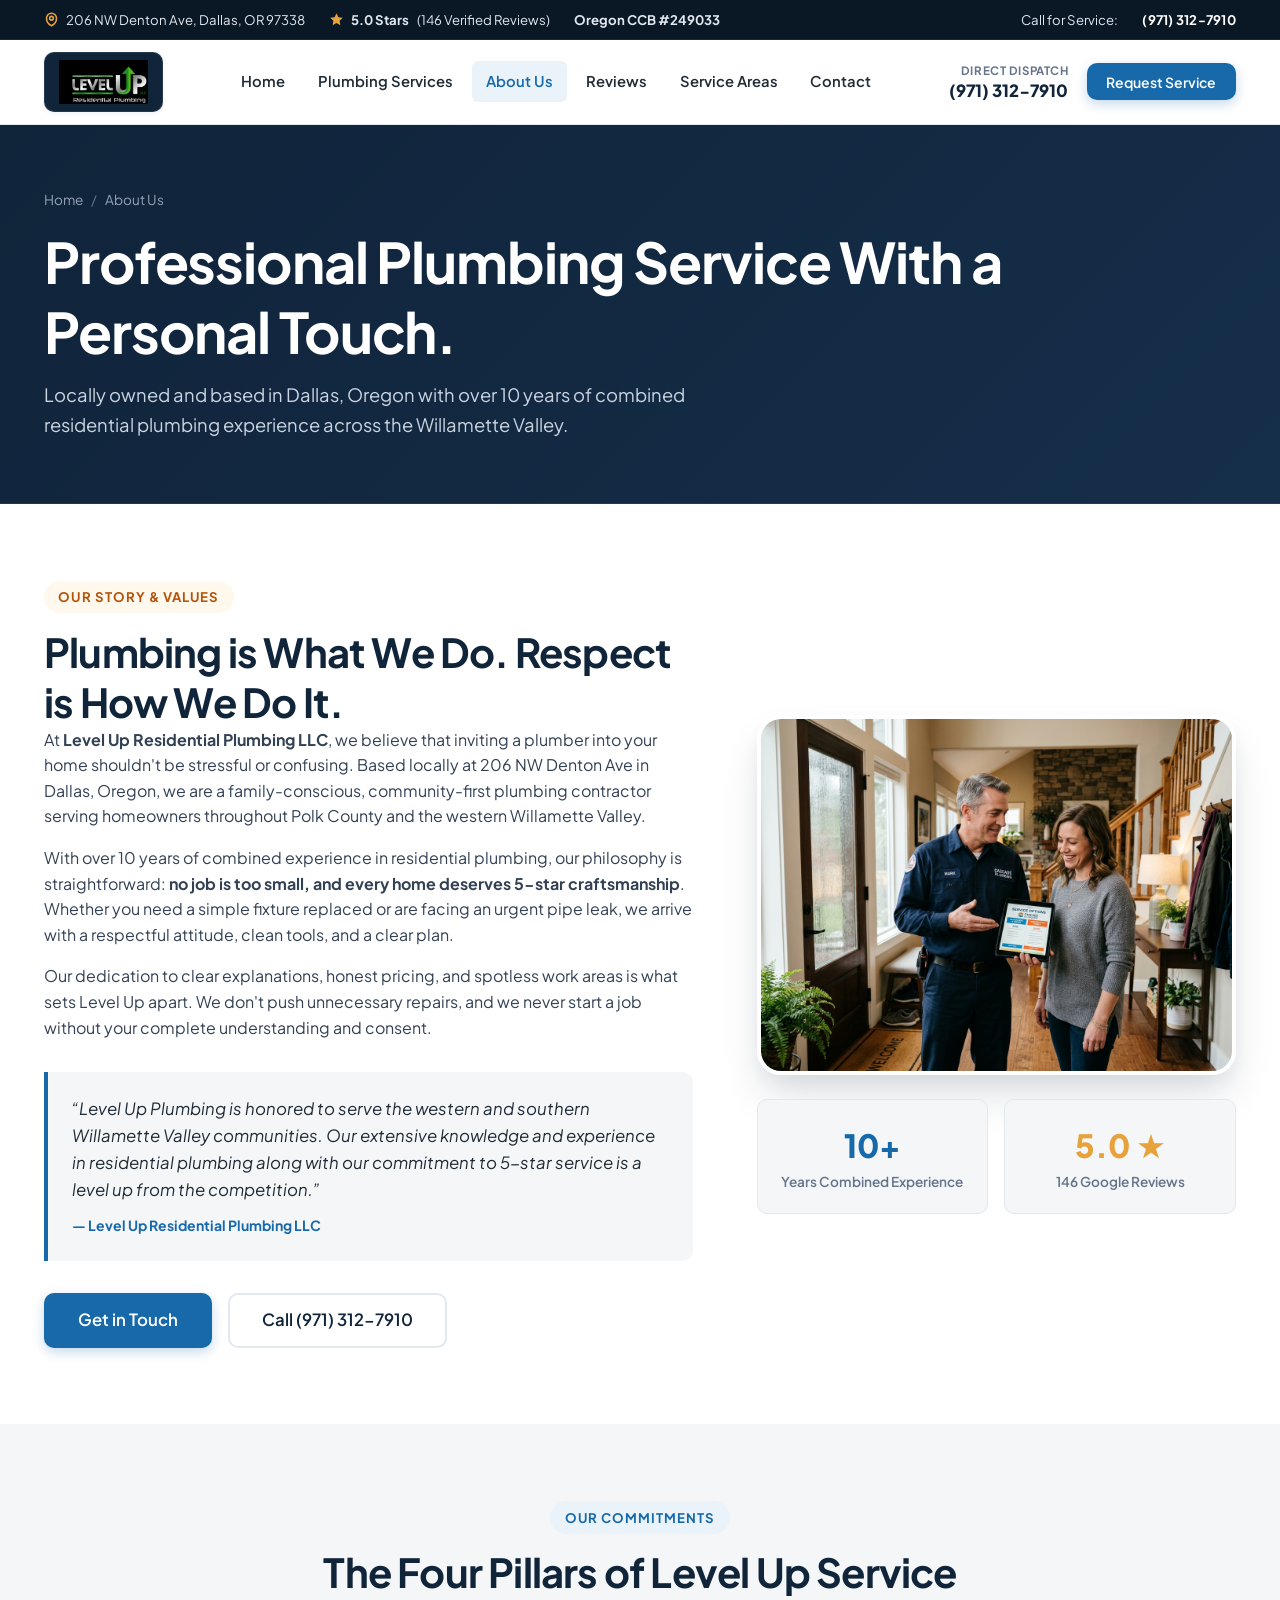
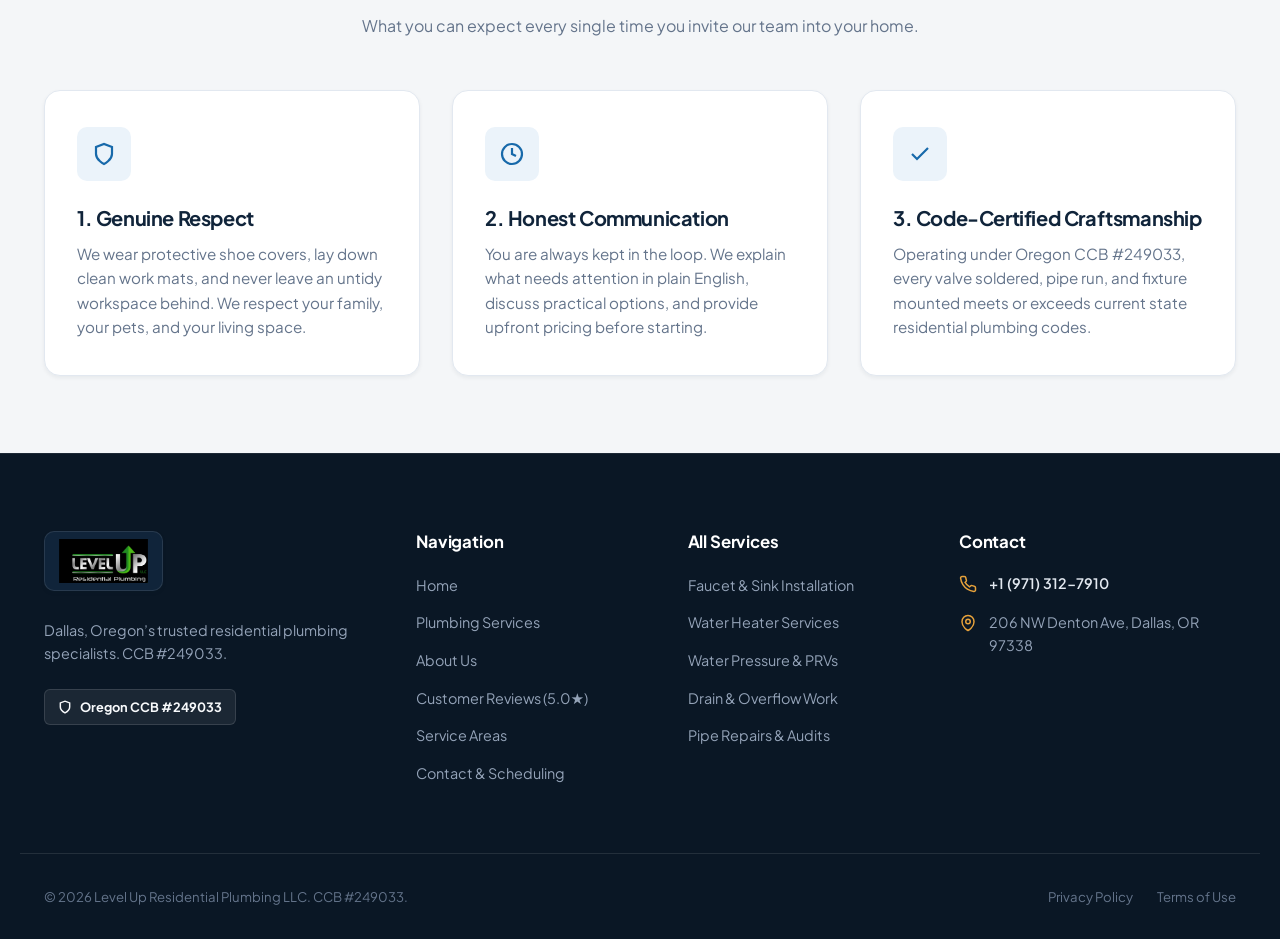
==== about.html @ d72665ab "feat: complete Level Up Residential Plumbing LLC website with official logo, services, estimator, an" ====
<!DOCTYPE html>
<html lang="en-US">
<head>
  <meta charset="UTF-8">
  <meta name="viewport" content="width=device-width, initial-scale=1.0">
  <title>About Level Up Residential Plumbing LLC | Dallas, OR Plumbers</title>
  <meta name="description" content="Learn about Level Up Residential Plumbing LLC in Dallas, Oregon. Locally owned with over 10 years of combined experience. CCB #249033. Call (971) 312-7910.">
  <link rel="canonical" href="https://www.lvlupplumbing.com/about.html">
  
  <meta property="og:type" content="website">
  <meta property="og:title" content="About Level Up Residential Plumbing LLC | Dallas, OR">
  <meta property="og:description" content="Professional plumbing service with a personal touch. Over 10 years combined experience serving Dallas and the Willamette Valley. CCB #249033.">
  <meta property="og:url" content="https://www.lvlupplumbing.com/about.html">
  <meta property="og:image" content="assets/images/consultation.jpg">

  <link rel="preconnect" href="https://fonts.googleapis.com">
  <link rel="preconnect" href="https://fonts.gstatic.com" crossorigin>
  <link href="https://fonts.googleapis.com/css2?family=Plus+Jakarta+Sans:wght@400;500;600;700;800&display=swap" rel="stylesheet">
  
  <link rel="stylesheet" href="assets/css/style.css">

  <script type="application/ld+json">
  {
    "@context": "https://schema.org",
    "@type": "AboutPage",
    "name": "About Level Up Residential Plumbing LLC",
    "url": "https://www.lvlupplumbing.com/about.html",
    "mainEntity": {
      "@type": "Plumber",
      "name": "Level Up Residential Plumbing LLC",
      "telephone": "+1-971-312-7910",
      "address": {
        "@type": "PostalAddress",
        "streetAddress": "206 NW Denton Ave",
        "addressLocality": "Dallas",
        "addressRegion": "OR",
        "postalCode": "97338",
        "addressCountry": "US"
      },
      "license": "CCB# 249033"
    }
  }
  </script>
</head>
<body>

  <!-- Top Bar -->
  <div class="top-bar">
    <div class="container top-bar-inner">
      <div class="top-bar-left">
        <span class="top-bar-item">
          <svg width="15" height="15" viewBox="0 0 24 24" fill="none" stroke="currentColor" stroke-width="2.5"><path d="M12 22s-8-4.5-8-11.8A8 8 0 0 1 12 2a8 8 0 0 1 8 8.2c0 7.3-8 11.8-8 11.8z"/><circle cx="12" cy="10" r="3"/></svg>
          206 NW Denton Ave, Dallas, OR 97338
        </span>
        <span class="top-bar-item">
          <svg width="15" height="15" viewBox="0 0 24 24" fill="currentColor"><path d="M12 2l3.09 6.26L22 9.27l-5 4.87 1.18 6.88L12 17.77l-6.18 3.25L7 14.14 2 9.27l6.91-1.01L12 2z"/></svg>
          <strong>5.0 Stars</strong> (146 Verified Reviews)
        </span>
        <span class="top-bar-item"><strong>Oregon CCB #249033</strong></span>
      </div>
      <div class="top-bar-right">
        <span class="top-bar-item">Call for Service:</span>
        <a href="tel:+19713127910" class="top-bar-phone">(971) 312-7910</a>
      </div>
    </div>
  </div>

  <!-- Header -->
  <header class="main-header" id="site-header">
    <div class="container header-inner">
      <a href="index.html" class="brand-logo-wrap" aria-label="Level Up Residential Plumbing LLC Home">
        <img src="assets/images/logo.png" alt="Level Up Residential Plumbing LLC" class="brand-logo-img">
      </a>

      <nav class="nav-menu" id="primary-navigation" aria-label="Main Navigation">
        <a href="index.html" class="nav-link">Home</a>
        <a href="services.html" class="nav-link">Plumbing Services</a>
        <a href="about.html" class="nav-link active">About Us</a>
        <a href="reviews.html" class="nav-link">Reviews</a>
        <a href="service-areas.html" class="nav-link">Service Areas</a>
        <a href="contact.html" class="nav-link">Contact</a>
      </nav>

      <div class="header-actions">
        <div class="header-phone-box">
          <span class="header-phone-label">Direct Dispatch</span>
          <a href="tel:+19713127910" class="header-phone-number">(971) 312-7910</a>
        </div>
        <a href="contact.html" class="btn btn-primary btn-sm">Request Service</a>
        
        <button type="button" class="mobile-nav-toggle" aria-expanded="false" aria-controls="primary-navigation" aria-label="Toggle Navigation Menu">
          <svg viewBox="0 0 24 24" fill="none" stroke="currentColor" stroke-width="2.2" stroke-linecap="round" stroke-linejoin="round">
            <line x1="3" y1="12" x2="21" y2="12"></line>
            <line x1="3" y1="6" x2="21" y2="6"></line>
            <line x1="3" y1="18" x2="21" y2="18"></line>
          </svg>
        </button>
      </div>
    </div>
  </header>

  <!-- Subpage Hero -->
  <section class="subpage-hero" aria-label="About Us Header">
    <div class="container">
      <div class="breadcrumb-list">
        <a href="index.html">Home</a>
        <span class="breadcrumb-separator">/</span>
        <span>About Us</span>
      </div>
      <h1 class="subpage-headline">Professional Plumbing Service With a Personal Touch.</h1>
      <p class="subpage-desc">
        Locally owned and based in Dallas, Oregon with over 10 years of combined residential plumbing experience across the Willamette Valley.
      </p>
    </div>
  </section>

  <!-- About Story Section -->
  <main class="section-py bg-white" id="main-content">
    <div class="container" style="display:grid;grid-template-columns:1.15fr 0.85fr;gap:4rem;align-items:center;">
      <div>
        <span class="section-tag tag-amber">Our Story & Values</span>
        <h2>Plumbing is What We Do. Respect is How We Do It.</h2>
        <p>
          At <strong>Level Up Residential Plumbing LLC</strong>, we believe that inviting a plumber into your home shouldn't be stressful or confusing. Based locally at 206 NW Denton Ave in Dallas, Oregon, we are a family-conscious, community-first plumbing contractor serving homeowners throughout Polk County and the western Willamette Valley.
        </p>
        <p>
          With over 10 years of combined experience in residential plumbing, our philosophy is straightforward: <strong>no job is too small, and every home deserves 5-star craftsmanship</strong>. Whether you need a simple fixture replaced or are facing an urgent pipe leak, we arrive with a respectful attitude, clean tools, and a clear plan.
        </p>
        <p>
          Our dedication to clear explanations, honest pricing, and spotless work areas is what sets Level Up apart. We don't push unnecessary repairs, and we never start a job without your complete understanding and consent.
        </p>

        <div style="margin:2rem 0;padding:1.5rem;background-color:var(--color-bg-light);border-left:4px solid var(--color-accent-blue);border-radius:0 var(--radius-md) var(--radius-md) 0;">
          <blockquote style="font-size:1.05rem;font-style:italic;color:var(--color-charcoal);margin-bottom:0.5rem;">
            “Level Up Plumbing is honored to serve the western and southern Willamette Valley communities. Our extensive knowledge and experience in residential plumbing along with our commitment to 5-star service is a level up from the competition.”
          </blockquote>
          <span style="font-weight:700;font-size:0.875rem;color:var(--color-accent-blue);">— Level Up Residential Plumbing LLC</span>
        </div>

        <div style="display:flex;gap:1rem;flex-wrap:wrap;margin-top:2rem;">
          <a href="contact.html" class="btn btn-primary btn-lg">Get in Touch</a>
          <a href="tel:+19713127910" class="btn btn-secondary btn-lg">Call (971) 312-7910</a>
        </div>
      </div>

      <div>
        <div style="border-radius:var(--radius-xl);overflow:hidden;box-shadow:var(--shadow-xl);border:4px solid #FFFFFF;">
          <img src="assets/images/consultation.jpg" alt="Level Up technician consulting with an Oregon homeowner" width="550" height="420" style="width:100%;object-fit:cover;">
        </div>

        <div style="display:grid;grid-template-columns:1fr 1fr;gap:1rem;margin-top:1.5rem;">
          <div style="background-color:var(--color-bg-light);padding:1.25rem;border-radius:var(--radius-md);text-align:center;border:1px solid var(--color-border);">
            <div style="font-size:2rem;font-weight:800;color:var(--color-accent-blue);">10+</div>
            <div style="font-size:0.85rem;color:var(--color-text-muted);font-weight:600;">Years Combined Experience</div>
          </div>
          <div style="background-color:var(--color-bg-light);padding:1.25rem;border-radius:var(--radius-md);text-align:center;border:1px solid var(--color-border);">
            <div style="font-size:2rem;font-weight:800;color:var(--color-warm-amber);">5.0 ★</div>
            <div style="font-size:0.85rem;color:var(--color-text-muted);font-weight:600;">146 Google Reviews</div>
          </div>
        </div>
      </div>
    </div>
  </main>

  <!-- Core Pillars -->
  <section class="section-py bg-light">
    <div class="container">
      <div class="section-header text-center">
        <span class="section-tag">Our Commitments</span>
        <h2 class="section-title">The Four Pillars of Level Up Service</h2>
        <p class="section-subtitle">What you can expect every single time you invite our team into your home.</p>
      </div>

      <div class="values-grid">
        <div class="value-card">
          <div class="value-icon-box">
            <svg width="24" height="24" viewBox="0 0 24 24" fill="none" stroke="currentColor" stroke-width="2.2"><path d="M12 22s8-4 8-10V5l-8-3-8 3v7c0 6 8 10 8 10z"/></svg>
          </div>
          <h3>1. Genuine Respect</h3>
          <p>
            We wear protective shoe covers, lay down clean work mats, and never leave an untidy workspace behind. We respect your family, your pets, and your living space.
          </p>
        </div>

        <div class="value-card">
          <div class="value-icon-box">
            <svg width="24" height="24" viewBox="0 0 24 24" fill="none" stroke="currentColor" stroke-width="2.2"><circle cx="12" cy="12" r="10"/><polyline points="12 6 12 12 16 14"/></svg>
          </div>
          <h3>2. Honest Communication</h3>
          <p>
            You are always kept in the loop. We explain what needs attention in plain English, discuss practical options, and provide upfront pricing before starting.
          </p>
        </div>

        <div class="value-card">
          <div class="value-icon-box">
            <svg width="24" height="24" viewBox="0 0 24 24" fill="none" stroke="currentColor" stroke-width="2.2"><polyline points="20 6 9 17 4 12"/></svg>
          </div>
          <h3>3. Code-Certified Craftsmanship</h3>
          <p>
            Operating under Oregon CCB #249033, every valve soldered, pipe run, and fixture mounted meets or exceeds current state residential plumbing codes.
          </p>
        </div>
      </div>
    </div>
  </section>

  <!-- Footer -->
  <footer class="main-footer" role="contentinfo">
    <div class="container footer-top-grid">
      <div class="footer-brand">
        <a href="index.html" class="brand-logo-wrap" style="margin-bottom:0.75rem;display:inline-flex;">
          <img src="assets/images/logo.png" alt="Level Up Residential Plumbing LLC" class="brand-logo-img">
        </a>
        <p>Dallas, Oregon’s trusted residential plumbing specialists. CCB #249033.</p>
        <div class="footer-license-pill">
          <svg width="14" height="14" viewBox="0 0 24 24" fill="none" stroke="currentColor" stroke-width="2.5"><path d="M12 22s8-4 8-10V5l-8-3-8 3v7c0 6 8 10 8 10z"/></svg>
          Oregon CCB #249033
        </div>
      </div>

      <div>
        <h4 class="footer-title">Navigation</h4>
        <ul class="footer-links">
          <li><a href="index.html">Home</a></li>
          <li><a href="services.html">Plumbing Services</a></li>
          <li><a href="about.html">About Us</a></li>
          <li><a href="reviews.html">Customer Reviews (5.0★)</a></li>
          <li><a href="service-areas.html">Service Areas</a></li>
          <li><a href="contact.html">Contact & Scheduling</a></li>
        </ul>
      </div>

      <div>
        <h4 class="footer-title">All Services</h4>
        <ul class="footer-links">
          <li><a href="services/faucet-sink-installation.html">Faucet & Sink Installation</a></li>
          <li><a href="services/water-heater-services.html">Water Heater Services</a></li>
          <li><a href="services/water-pressure-prv.html">Water Pressure & PRVs</a></li>
          <li><a href="services/drain-overflow-replacement.html">Drain & Overflow Work</a></li>
          <li><a href="services/pipe-repair-inspection.html">Pipe Repairs & Audits</a></li>
        </ul>
      </div>

      <div>
        <h4 class="footer-title">Contact</h4>
        <div class="footer-contact-item">
          <svg width="18" height="18" viewBox="0 0 24 24" fill="none" stroke="currentColor" stroke-width="2"><path d="M22 16.92v3a2 2 0 0 1-2.18 2 19.79 19.79 0 0 1-8.63-3.07 19.5 19.5 0 0 1-6-6 19.79 19.79 0 0 1-3.07-8.67A2 2 0 0 1 4.11 2h3a2 2 0 0 1 2 1.72 12.84 12.84 0 0 0 .7 2.81 2 2 0 0 1-.45 2.11L8.09 9.91a16 16 0 0 0 6 6l1.27-1.27a2 2 0 0 1 2.11-.45 12.84 12.84 0 0 0 2.81.7A2 2 0 0 1 22 16.92z"/></svg>
          <a href="tel:+19713127910">+1 (971) 312-7910</a>
        </div>
        <div class="footer-contact-item">
          <svg width="18" height="18" viewBox="0 0 24 24" fill="none" stroke="currentColor" stroke-width="2"><path d="M12 22s-8-4.5-8-11.8A8 8 0 0 1 12 2a8 8 0 0 1 8 8.2c0 7.3-8 11.8-8 11.8z"/><circle cx="12" cy="10" r="3"/></svg>
          <span>206 NW Denton Ave, Dallas, OR 97338</span>
        </div>
      </div>
    </div>

    <div class="container footer-bottom">
      <div>&copy; 2026 Level Up Residential Plumbing LLC. CCB #249033.</div>
      <div class="footer-legal-links">
        <a href="privacy-policy.html">Privacy Policy</a>
        <a href="terms-of-use.html">Terms of Use</a>
      </div>
    </div>
  </footer>

  <!-- Mobile Sticky Bar -->
  <div class="mobile-sticky-bar" aria-label="Quick Actions">
    <div class="mobile-sticky-inner">
      <a href="tel:+19713127910" class="btn btn-accent">
        <svg width="16" height="16" viewBox="0 0 24 24" fill="none" stroke="currentColor" stroke-width="2.5"><path d="M22 16.92v3a2 2 0 0 1-2.18 2 19.79 19.79 0 0 1-8.63-3.07 19.5 19.5 0 0 1-6-6 19.79 19.79 0 0 1-3.07-8.67A2 2 0 0 1 4.11 2h3a2 2 0 0 1 2 1.72 12.84 12.84 0 0 0 .7 2.81 2 2 0 0 1-.45 2.11L8.09 9.91a16 16 0 0 0 6 6l1.27-1.27a2 2 0 0 1 2.11-.45 12.84 12.84 0 0 0 2.81.7A2 2 0 0 1 22 16.92z"/></svg>
        Call Now
      </a>
      <a href="contact.html" class="btn btn-primary">Request Service</a>
    </div>
  </div>

  <script src="assets/js/main.js"></script>
</body>
</html>
---- assets/css/style.css ----
/* ==========================================================================
   LEVEL UP RESIDENTIAL PLUMBING LLC - DESIGN SYSTEM & STYLESHEET
   Client: Level Up Residential Plumbing LLC (Dallas, OR 97338)
   CCB License: #249033 | Phone: (971) 312-7910
   ========================================================================== */

/* --------------------------------------------------------------------------
   1. CSS Custom Properties / Design Tokens
   -------------------------------------------------------------------------- */
:root {
  --color-primary-navy: #10243A;
  --color-navy-dark: #0A1725;
  --color-navy-light: #1B3552;
  --color-accent-blue: #1769AA;
  --color-blue-hover: #125488;
  --color-blue-light: #EBF3FA;
  --color-blue-tint: #F0F6FC;
  --color-warm-amber: #E7A23B;
  --color-warm-hover: #D6902A;
  --color-warm-light: #FEF8ED;
  --color-charcoal: #202B36;
  --color-text-body: #334155;
  --color-text-muted: #64748B;
  --color-text-light: #94A3B8;
  --color-bg-light: #F4F6F8;
  --color-bg-subtle: #F8FAFC;
  --color-bg-white: #FFFFFF;
  --color-border: #E2E8F0;
  --color-border-dark: #CBD5E1;
  --color-success: #15803D;
  --color-success-bg: #DCFCE7;
  --color-danger: #DC2626;

  --font-sans: 'Plus Jakarta Sans', -apple-system, BlinkMacSystemFont, 'Segoe UI', Roboto, sans-serif;
  
  --radius-sm: 6px;
  --radius-md: 10px;
  --radius-lg: 16px;
  --radius-xl: 24px;
  --radius-full: 9999px;

  --shadow-xs: 0 1px 2px rgba(16, 36, 58, 0.05);
  --shadow-sm: 0 2px 4px rgba(16, 36, 58, 0.06);
  --shadow-md: 0 6px 16px -2px rgba(16, 36, 58, 0.08), 0 2px 6px -1px rgba(16, 36, 58, 0.04);
  --shadow-lg: 0 14px 28px -4px rgba(16, 36, 58, 0.10), 0 6px 12px -2px rgba(16, 36, 58, 0.05);
  --shadow-xl: 0 24px 44px -6px rgba(16, 36, 58, 0.14), 0 10px 20px -3px rgba(16, 36, 58, 0.06);

  --transition-fast: 0.15s cubic-bezier(0.4, 0, 0.2, 1);
  --transition-normal: 0.25s cubic-bezier(0.4, 0, 0.2, 1);
  --transition-smooth: 0.35s cubic-bezier(0.16, 1, 0.3, 1);

  --container-max: 1240px;
  --header-height: 84px;
}

/* --------------------------------------------------------------------------
   2. Reset & Base Elements
   -------------------------------------------------------------------------- */
*, *::before, *::after {
  box-sizing: border-box;
  margin: 0;
  padding: 0;
}

html {
  font-size: 16px;
  scroll-behavior: smooth;
  -webkit-text-size-adjust: 100%;
}

body {
  font-family: var(--font-sans);
  background-color: var(--color-bg-white);
  color: var(--color-text-body);
  line-height: 1.6;
  font-weight: 400;
  overflow-x: hidden;
  text-rendering: optimizeLegibility;
  -webkit-font-smoothing: antialiased;
}

img, svg, picture {
  display: block;
  max-width: 100%;
  height: auto;
}

a {
  color: var(--color-accent-blue);
  text-decoration: none;
  transition: color var(--transition-fast);
}

a:hover {
  color: var(--color-blue-hover);
}

a:focus-visible, button:focus-visible, input:focus-visible, select:focus-visible, textarea:focus-visible {
  outline: 3px solid var(--color-accent-blue);
  outline-offset: 2px;
}

ul, ol {
  list-style: none;
}

h1, h2, h3, h4, h5, h6 {
  color: var(--color-primary-navy);
  font-weight: 700;
  line-height: 1.25;
  letter-spacing: -0.02em;
}

h1 { font-size: clamp(2.25rem, 4.5vw, 3.5rem); }
h2 { font-size: clamp(1.85rem, 3.2vw, 2.5rem); }
h3 { font-size: clamp(1.25rem, 2vw, 1.6rem); }
h4 { font-size: 1.2rem; }

p {
  margin-bottom: 1rem;
}
p:last-child {
  margin-bottom: 0;
}

/* --------------------------------------------------------------------------
   3. Layout Utilities
   -------------------------------------------------------------------------- */
.container {
  width: 100%;
  max-width: var(--container-max);
  margin-left: auto;
  margin-right: auto;
  padding-left: 1.5rem;
  padding-right: 1.5rem;
}

.section-py {
  padding-top: clamp(3.5rem, 6vw, 6rem);
  padding-bottom: clamp(3.5rem, 6vw, 6rem);
}

.section-py-sm {
  padding-top: clamp(2rem, 4vw, 3.5rem);
  padding-bottom: clamp(2rem, 4vw, 3.5rem);
}

.bg-light {
  background-color: var(--color-bg-light);
}

.bg-subtle {
  background-color: var(--color-bg-subtle);
}

.bg-navy {
  background-color: var(--color-primary-navy);
  color: #E2E8F0;
}

.bg-navy h1, .bg-navy h2, .bg-navy h3, .bg-navy h4 {
  color: #FFFFFF;
}

.text-center { text-align: center; }
.text-left { text-align: left; }

.section-header {
  margin-bottom: clamp(2rem, 4vw, 3.5rem);
}

.section-tag {
  display: inline-flex;
  align-items: center;
  gap: 0.5rem;
  padding: 0.35rem 0.9rem;
  background-color: var(--color-blue-light);
  color: var(--color-accent-blue);
  font-size: 0.825rem;
  font-weight: 700;
  text-transform: uppercase;
  letter-spacing: 0.08em;
  border-radius: var(--radius-full);
  margin-bottom: 0.85rem;
}

.section-tag.tag-amber {
  background-color: var(--color-warm-light);
  color: #B45309;
}

.section-tag.tag-navy {
  background-color: rgba(255, 255, 255, 0.12);
  color: #93C5FD;
}

.section-title {
  margin-bottom: 1rem;
}

.section-subtitle {
  font-size: clamp(1rem, 1.25vw, 1.175rem);
  color: var(--color-text-muted);
  max-width: 680px;
  margin-left: auto;
  margin-right: auto;
}

.bg-navy .section-subtitle {
  color: #94A3B8;
}

/* --------------------------------------------------------------------------
   4. Buttons & CTAs
   -------------------------------------------------------------------------- */
.btn {
  display: inline-flex;
  align-items: center;
  justify-content: center;
  gap: 0.6rem;
  font-family: var(--font-sans);
  font-size: 0.975rem;
  font-weight: 600;
  padding: 0.85rem 1.6rem;
  border-radius: var(--radius-md);
  border: 2px solid transparent;
  cursor: pointer;
  transition: all var(--transition-fast);
  text-decoration: none;
  white-space: nowrap;
  line-height: 1;
}

.btn-primary {
  background-color: var(--color-accent-blue);
  color: #FFFFFF;
  box-shadow: 0 4px 12px rgba(23, 105, 170, 0.25);
}

.btn-primary:hover {
  background-color: var(--color-blue-hover);
  color: #FFFFFF;
  transform: translateY(-2px);
  box-shadow: 0 6px 18px rgba(23, 105, 170, 0.32);
}

.btn-accent {
  background-color: var(--color-warm-amber);
  color: var(--color-primary-navy);
  font-weight: 700;
  box-shadow: 0 4px 14px rgba(231, 162, 59, 0.3);
}

.btn-accent:hover {
  background-color: var(--color-warm-hover);
  color: var(--color-primary-navy);
  transform: translateY(-2px);
  box-shadow: 0 6px 20px rgba(231, 162, 59, 0.4);
}

.btn-secondary {
  background-color: #FFFFFF;
  color: var(--color-primary-navy);
  border-color: var(--color-border);
}

.btn-secondary:hover {
  background-color: var(--color-bg-light);
  border-color: var(--color-border-dark);
  color: var(--color-accent-blue);
  transform: translateY(-2px);
}

.btn-outline-white {
  background-color: transparent;
  color: #FFFFFF;
  border-color: rgba(255, 255, 255, 0.4);
}

.btn-outline-white:hover {
  background-color: rgba(255, 255, 255, 0.12);
  border-color: #FFFFFF;
  color: #FFFFFF;
  transform: translateY(-2px);
}

.btn-lg {
  padding: 1.05rem 2rem;
  font-size: 1.05rem;
}

.btn-sm {
  padding: 0.6rem 1.1rem;
  font-size: 0.875rem;
}

/* --------------------------------------------------------------------------
   5. Top Trust & Emergency Bar
   -------------------------------------------------------------------------- */
.top-bar {
  background-color: var(--color-navy-dark);
  color: #CBD5E1;
  font-size: 0.825rem;
  padding: 0.55rem 0;
  border-bottom: 1px solid rgba(255, 255, 255, 0.08);
}

.top-bar-inner {
  display: flex;
  align-items: center;
  justify-content: space-between;
  gap: 1rem;
  flex-wrap: wrap;
}

.top-bar-left, .top-bar-right {
  display: flex;
  align-items: center;
  gap: 1.5rem;
  flex-wrap: wrap;
}

.top-bar-item {
  display: inline-flex;
  align-items: center;
  gap: 0.45rem;
  color: #E2E8F0;
}

.top-bar-item svg {
  color: var(--color-warm-amber);
  flex-shrink: 0;
}

.top-bar-phone {
  color: #FFFFFF;
  font-weight: 700;
  letter-spacing: 0.02em;
}

.top-bar-phone:hover {
  color: var(--color-warm-amber);
}

/* --------------------------------------------------------------------------
   6. Main Header & Navigation
   -------------------------------------------------------------------------- */
.main-header {
  position: sticky;
  top: 0;
  z-index: 1000;
  background-color: rgba(255, 255, 255, 0.98);
  backdrop-filter: blur(12px);
  -webkit-backdrop-filter: blur(12px);
  border-bottom: 1px solid var(--color-border);
  transition: all var(--transition-normal);
}

.main-header.scrolled {
  box-shadow: var(--shadow-md);
  border-bottom-color: transparent;
}

.header-inner {
  display: flex;
  align-items: center;
  justify-content: space-between;
  height: var(--header-height);
  gap: 1.5rem;
}

/* Brand Logo Treatment */
.brand-logo-wrap {
  display: flex;
  align-items: center;
  gap: 0.75rem;
  text-decoration: none;
  background-color: var(--color-primary-navy);
  padding: 0.45rem 0.9rem;
  border-radius: var(--radius-md);
  border: 1px solid rgba(255, 255, 255, 0.1);
  box-shadow: var(--shadow-sm);
  transition: transform var(--transition-fast), box-shadow var(--transition-fast);
}

.brand-logo-wrap:hover {
  transform: translateY(-2px);
  box-shadow: var(--shadow-md);
}

.brand-logo-img {
  height: 44px;
  max-width: 190px;
  width: auto;
  object-fit: contain;
  display: block;
}

/* Navigation Links */
.nav-menu {
  display: flex;
  align-items: center;
  gap: 0.35rem;
}

.nav-link {
  font-size: 0.925rem;
  font-weight: 600;
  color: var(--color-charcoal);
  padding: 0.55rem 0.85rem;
  border-radius: var(--radius-sm);
  transition: all var(--transition-fast);
  display: inline-flex;
  align-items: center;
  gap: 0.25rem;
}

.nav-link:hover {
  color: var(--color-accent-blue);
  background-color: var(--color-bg-light);
}

.nav-link.active {
  color: var(--color-accent-blue);
  background-color: var(--color-blue-light);
}

.header-actions {
  display: flex;
  align-items: center;
  gap: 0.85rem;
}

.header-phone-box {
  display: flex;
  flex-direction: column;
  align-items: flex-end;
  text-align: right;
  margin-right: 0.3rem;
}

.header-phone-label {
  font-size: 0.72rem;
  text-transform: uppercase;
  font-weight: 700;
  letter-spacing: 0.05em;
  color: var(--color-text-muted);
}

.header-phone-number {
  font-size: 1.05rem;
  font-weight: 800;
  color: var(--color-primary-navy);
  line-height: 1.2;
}

.header-phone-number:hover {
  color: var(--color-accent-blue);
}

/* Mobile Hamburger Toggle */
.mobile-nav-toggle {
  display: none;
  background: none;
  border: none;
  width: 44px;
  height: 44px;
  border-radius: var(--radius-sm);
  cursor: pointer;
  padding: 10px;
  color: var(--color-primary-navy);
}

.mobile-nav-toggle svg {
  width: 100%;
  height: 100%;
}

/* --------------------------------------------------------------------------
   7. Hero Section
   -------------------------------------------------------------------------- */
.hero-section {
  position: relative;
  background: linear-gradient(180deg, #FFFFFF 0%, var(--color-bg-subtle) 100%);
  padding-top: clamp(2.5rem, 5vw, 4.5rem);
  padding-bottom: clamp(3rem, 6vw, 5.5rem);
  overflow: hidden;
  border-bottom: 1px solid var(--color-border);
}

.hero-grid {
  display: grid;
  grid-template-columns: 1.15fr 0.95fr;
  align-items: center;
  gap: clamp(2rem, 4vw, 4rem);
}

.hero-content {
  max-width: 620px;
}

.hero-pill {
  display: inline-flex;
  align-items: center;
  gap: 0.6rem;
  background-color: var(--color-blue-light);
  border: 1px solid #BFDBFE;
  padding: 0.4rem 0.95rem;
  border-radius: var(--radius-full);
  font-size: 0.85rem;
  font-weight: 700;
  color: var(--color-accent-blue);
  margin-bottom: 1.25rem;
}

.hero-pill-badge {
  background-color: var(--color-accent-blue);
  color: #FFFFFF;
  font-size: 0.7rem;
  padding: 0.15rem 0.5rem;
  border-radius: var(--radius-full);
  text-transform: uppercase;
  letter-spacing: 0.05em;
}

.hero-headline {
  margin-bottom: 1.2rem;
  color: var(--color-primary-navy);
}

.hero-headline span.highlight {
  color: var(--color-accent-blue);
  position: relative;
  display: inline-block;
}

.hero-subheadline {
  font-size: clamp(1.05rem, 1.4vw, 1.22rem);
  color: var(--color-text-body);
  line-height: 1.6;
  margin-bottom: 2rem;
}

.hero-ctas {
  display: flex;
  align-items: center;
  gap: 1rem;
  flex-wrap: wrap;
  margin-bottom: 2.25rem;
}

/* Compact Trust Strip */
.trust-strip {
  display: flex;
  align-items: center;
  gap: 1.75rem;
  padding-top: 1.75rem;
  border-top: 1px solid var(--color-border);
  flex-wrap: wrap;
}

.trust-item {
  display: flex;
  align-items: center;
  gap: 0.65rem;
}

.trust-item-icon {
  width: 36px;
  height: 36px;
  border-radius: var(--radius-full);
  background-color: var(--color-warm-light);
  color: #B45309;
  display: flex;
  align-items: center;
  justify-content: center;
  flex-shrink: 0;
}

.trust-stars {
  display: flex;
  gap: 2px;
  color: #F59E0B;
}

.trust-text-primary {
  font-size: 0.925rem;
  font-weight: 800;
  color: var(--color-primary-navy);
  line-height: 1.2;
}

.trust-text-sub {
  font-size: 0.775rem;
  color: var(--color-text-muted);
  line-height: 1.2;
}

/* Hero Media Column */
.hero-media-wrap {
  position: relative;
}

.hero-image-card {
  position: relative;
  border-radius: var(--radius-xl);
  overflow: hidden;
  box-shadow: var(--shadow-xl);
  border: 4px solid #FFFFFF;
}

.hero-image-card img {
  width: 100%;
  height: 520px;
  object-fit: cover;
  transition: transform 0.5s ease;
}

.hero-image-card:hover img {
  transform: scale(1.02);
}

.hero-floating-card {
  position: absolute;
  background-color: rgba(255, 255, 255, 0.95);
  backdrop-filter: blur(10px);
  -webkit-backdrop-filter: blur(10px);
  padding: 1rem 1.25rem;
  border-radius: var(--radius-lg);
  box-shadow: var(--shadow-lg);
  border: 1px solid rgba(255, 255, 255, 0.8);
  display: flex;
  align-items: center;
  gap: 0.85rem;
}

.hero-floating-card.card-bottom-left {
  bottom: -1.25rem;
  left: -1rem;
}

.hero-floating-card.card-top-right {
  top: 1.5rem;
  right: -1rem;
}

.card-badge-icon {
  width: 44px;
  height: 44px;
  border-radius: var(--radius-md);
  display: flex;
  align-items: center;
  justify-content: center;
  font-weight: 800;
  font-size: 1.2rem;
  flex-shrink: 0;
}

.card-badge-icon.blue {
  background-color: var(--color-blue-light);
  color: var(--color-accent-blue);
}

.card-badge-icon.green {
  background-color: var(--color-success-bg);
  color: var(--color-success);
}

.card-badge-text strong {
  display: block;
  font-size: 0.95rem;
  color: var(--color-primary-navy);
}

.card-badge-text span {
  font-size: 0.775rem;
  color: var(--color-text-muted);
}

/* --------------------------------------------------------------------------
   8. Credentials Bar / Verification Banner
   -------------------------------------------------------------------------- */
.credentials-bar {
  background-color: var(--color-primary-navy);
  color: #FFFFFF;
  padding: 1.5rem 0;
  border-bottom: 1px solid rgba(255, 255, 255, 0.08);
}

.credentials-grid {
  display: grid;
  grid-template-columns: repeat(4, 1fr);
  gap: 1.5rem;
}

.credential-item {
  display: flex;
  align-items: center;
  gap: 1rem;
}

.credential-icon {
  width: 46px;
  height: 46px;
  border-radius: var(--radius-md);
  background-color: rgba(255, 255, 255, 0.1);
  display: flex;
  align-items: center;
  justify-content: center;
  color: var(--color-warm-amber);
  flex-shrink: 0;
}

.credential-title {
  font-size: 0.95rem;
  font-weight: 700;
  color: #FFFFFF;
  line-height: 1.2;
}

.credential-desc {
  font-size: 0.8rem;
  color: #94A3B8;
  line-height: 1.3;
}

/* --------------------------------------------------------------------------
   9. Services Grid & Cards
   -------------------------------------------------------------------------- */
.services-grid {
  display: grid;
  grid-template-columns: repeat(auto-fill, minmax(360px, 1fr));
  gap: 2rem;
}

.service-card {
  background-color: var(--color-bg-white);
  border-radius: var(--radius-lg);
  overflow: hidden;
  border: 1px solid var(--color-border);
  box-shadow: var(--shadow-sm);
  transition: all var(--transition-normal);
  display: flex;
  flex-direction: column;
}

.service-card:hover {
  transform: translateY(-6px);
  box-shadow: var(--shadow-lg);
  border-color: #CBD5E1;
}

.service-card-media {
  position: relative;
  height: 220px;
  overflow: hidden;
  background-color: var(--color-bg-light);
}

.service-card-media img {
  width: 100%;
  height: 100%;
  object-fit: cover;
  transition: transform 0.5s ease;
}

.service-card:hover .service-card-media img {
  transform: scale(1.05);
}

.service-badge {
  position: absolute;
  top: 1rem;
  right: 1rem;
  background-color: rgba(16, 36, 58, 0.85);
  backdrop-filter: blur(6px);
  color: #FFFFFF;
  font-size: 0.75rem;
  font-weight: 700;
  padding: 0.35rem 0.75rem;
  border-radius: var(--radius-full);
}

.service-card-body {
  padding: 1.75rem;
  display: flex;
  flex-direction: column;
  flex-grow: 1;
}

.service-icon-pill {
  width: 44px;
  height: 44px;
  border-radius: var(--radius-md);
  background-color: var(--color-blue-light);
  color: var(--color-accent-blue);
  display: flex;
  align-items: center;
  justify-content: center;
  margin-bottom: 1rem;
}

.service-card-title {
  font-size: 1.3rem;
  margin-bottom: 0.75rem;
}

.service-card-desc {
  font-size: 0.95rem;
  color: var(--color-text-muted);
  line-height: 1.55;
  margin-bottom: 1.5rem;
  flex-grow: 1;
}

.service-card-points {
  margin-bottom: 1.5rem;
  padding-bottom: 1.25rem;
  border-bottom: 1px solid var(--color-border);
}

.service-card-points li {
  display: flex;
  align-items: center;
  gap: 0.5rem;
  font-size: 0.875rem;
  color: var(--color-charcoal);
  margin-bottom: 0.45rem;
}

.service-card-points li svg {
  color: var(--color-accent-blue);
  flex-shrink: 0;
}

.service-card-footer {
  display: flex;
  align-items: center;
  justify-content: space-between;
  gap: 1rem;
  margin-top: auto;
}

.link-learn-more {
  display: inline-flex;
  align-items: center;
  gap: 0.4rem;
  font-weight: 700;
  font-size: 0.925rem;
  color: var(--color-accent-blue);
}

.link-learn-more:hover {
  color: var(--color-blue-hover);
  gap: 0.6rem;
}

/* --------------------------------------------------------------------------
   10. Value Propositions / Why Choose Level Up
   -------------------------------------------------------------------------- */
.values-grid {
  display: grid;
  grid-template-columns: repeat(3, 1fr);
  gap: 2rem;
}

.value-card {
  background-color: #FFFFFF;
  border-radius: var(--radius-lg);
  padding: 2.25rem 2rem;
  border: 1px solid var(--color-border);
  box-shadow: var(--shadow-sm);
  transition: all var(--transition-normal);
  position: relative;
}

.value-card:hover {
  transform: translateY(-4px);
  box-shadow: var(--shadow-md);
  border-color: #BFDBFE;
}

.value-icon-box {
  width: 54px;
  height: 54px;
  border-radius: var(--radius-md);
  background-color: var(--color-blue-light);
  color: var(--color-accent-blue);
  display: flex;
  align-items: center;
  justify-content: center;
  margin-bottom: 1.5rem;
}

.value-card h3 {
  font-size: 1.25rem;
  margin-bottom: 0.75rem;
}

.value-card p {
  font-size: 0.95rem;
  color: var(--color-text-muted);
  line-height: 1.6;
}

/* --------------------------------------------------------------------------
   11. How It Works Section
   -------------------------------------------------------------------------- */
.process-grid {
  display: grid;
  grid-template-columns: repeat(3, 1fr);
  gap: 2.5rem;
  position: relative;
}

.process-step {
  background-color: #FFFFFF;
  border-radius: var(--radius-lg);
  padding: 2.5rem 2rem;
  border: 1px solid var(--color-border);
  box-shadow: var(--shadow-sm);
  position: relative;
  z-index: 2;
  transition: transform var(--transition-normal);
}

.process-step:hover {
  transform: translateY(-4px);
  box-shadow: var(--shadow-md);
}

.process-number {
  position: absolute;
  top: 1.5rem;
  right: 1.75rem;
  font-size: 2.5rem;
  font-weight: 800;
  color: #E2E8F0;
  line-height: 1;
}

.process-icon-wrap {
  width: 52px;
  height: 52px;
  border-radius: var(--radius-md);
  background: linear-gradient(135deg, var(--color-accent-blue) 0%, var(--color-primary-navy) 100%);
  color: #FFFFFF;
  display: flex;
  align-items: center;
  justify-content: center;
  margin-bottom: 1.5rem;
}

.process-step h3 {
  font-size: 1.25rem;
  margin-bottom: 0.75rem;
}

.process-step p {
  color: var(--color-text-muted);
  font-size: 0.95rem;
  line-height: 1.6;
}

/* --------------------------------------------------------------------------
   12. Reviews & Testimonials Section
   -------------------------------------------------------------------------- */
.reviews-summary-card {
  background: linear-gradient(135deg, #10243A 0%, #1A3755 100%);
  color: #FFFFFF;
  border-radius: var(--radius-xl);
  padding: 2.5rem 3rem;
  margin-bottom: 3.5rem;
  display: grid;
  grid-template-columns: 1fr auto;
  align-items: center;
  gap: 2rem;
  box-shadow: var(--shadow-lg);
}

.reviews-summary-left {
  display: flex;
  align-items: center;
  gap: 2.5rem;
  flex-wrap: wrap;
}

.score-display {
  display: flex;
  align-items: baseline;
  gap: 0.5rem;
}

.score-huge {
  font-size: 3.75rem;
  font-weight: 800;
  line-height: 1;
  color: #FFFFFF;
}

.score-details strong {
  display: block;
  font-size: 1.1rem;
  color: #FFFFFF;
}

.score-details span {
  font-size: 0.85rem;
  color: #94A3B8;
}

.reviews-grid {
  display: grid;
  grid-template-columns: repeat(3, 1fr);
  gap: 2rem;
}

.review-card {
  background-color: #FFFFFF;
  border-radius: var(--radius-lg);
  padding: 2rem;
  border: 1px solid var(--color-border);
  box-shadow: var(--shadow-sm);
  display: flex;
  flex-direction: column;
  transition: all var(--transition-normal);
}

.review-card:hover {
  transform: translateY(-4px);
  box-shadow: var(--shadow-md);
}

.review-card-header {
  display: flex;
  align-items: center;
  justify-content: space-between;
  margin-bottom: 1.2rem;
}

.review-author-wrap {
  display: flex;
  align-items: center;
  gap: 0.75rem;
}

.author-avatar {
  width: 44px;
  height: 44px;
  border-radius: var(--radius-full);
  background-color: var(--color-blue-light);
  color: var(--color-accent-blue);
  font-weight: 700;
  display: flex;
  align-items: center;
  justify-content: center;
  font-size: 1rem;
}

.author-meta strong {
  display: block;
  font-size: 0.95rem;
  color: var(--color-primary-navy);
}

.author-meta span {
  font-size: 0.775rem;
  color: var(--color-text-muted);
}

.google-icon-small {
  width: 24px;
  height: 24px;
}

.review-quote {
  font-size: 0.95rem;
  color: var(--color-text-body);
  line-height: 1.6;
  margin-bottom: 1.25rem;
  flex-grow: 1;
  font-style: italic;
}

.review-service-tag {
  display: inline-flex;
  align-items: center;
  gap: 0.4rem;
  padding: 0.3rem 0.65rem;
  background-color: var(--color-bg-light);
  border-radius: var(--radius-sm);
  font-size: 0.775rem;
  font-weight: 600;
  color: var(--color-charcoal);
  margin-top: auto;
}

/* --------------------------------------------------------------------------
   13. Service Area & Dallas, OR Section
   -------------------------------------------------------------------------- */
.service-area-wrap {
  display: grid;
  grid-template-columns: 1.05fr 0.95fr;
  gap: 3.5rem;
  align-items: center;
}

.zip-checker-box {
  background-color: #FFFFFF;
  border-radius: var(--radius-lg);
  padding: 2rem;
  border: 1px solid var(--color-border);
  box-shadow: var(--shadow-md);
  margin-top: 2rem;
}

.zip-checker-box h4 {
  margin-bottom: 0.5rem;
}

.zip-checker-box p {
  font-size: 0.9rem;
  color: var(--color-text-muted);
  margin-bottom: 1.25rem;
}

.zip-checker-form {
  display: flex;
  gap: 0.75rem;
}

.zip-input {
  flex-grow: 1;
  padding: 0.75rem 1rem;
  border: 1px solid var(--color-border);
  border-radius: var(--radius-md);
  font-family: var(--font-sans);
  font-size: 0.95rem;
}

.zip-status-msg {
  margin-top: 0.85rem;
  font-size: 0.875rem;
  font-weight: 600;
  display: none;
}

.zip-status-msg.active {
  display: block;
}

.zip-status-msg.success {
  color: var(--color-success);
}

.zip-status-msg.neutral {
  color: #B45309;
}

.map-container {
  border-radius: var(--radius-xl);
  overflow: hidden;
  box-shadow: var(--shadow-lg);
  border: 4px solid #FFFFFF;
  height: 480px;
  background-color: #E2E8F0;
}

.map-container iframe {
  width: 100%;
  height: 100%;
  border: 0;
}

.area-tags-list {
  display: flex;
  flex-wrap: wrap;
  gap: 0.6rem;
  margin-top: 1.5rem;
}

.area-pill {
  display: inline-flex;
  align-items: center;
  gap: 0.4rem;
  padding: 0.45rem 0.9rem;
  background-color: #FFFFFF;
  border: 1px solid var(--color-border);
  border-radius: var(--radius-full);
  font-size: 0.85rem;
  font-weight: 600;
  color: var(--color-charcoal);
}

.area-pill.primary {
  background-color: var(--color-blue-light);
  border-color: #BFDBFE;
  color: var(--color-accent-blue);
  font-weight: 700;
}

/* --------------------------------------------------------------------------
   14. Interactive Plumbing Cost Estimator Widget
   -------------------------------------------------------------------------- */
.estimator-card {
  background-color: #FFFFFF;
  border-radius: var(--radius-xl);
  border: 1px solid var(--color-border);
  box-shadow: var(--shadow-lg);
  padding: clamp(2rem, 4vw, 3rem);
  margin-bottom: 4rem;
}

.estimator-grid {
  display: grid;
  grid-template-columns: 1.3fr 0.9fr;
  gap: 3rem;
  align-items: start;
}

.estimator-options {
  display: flex;
  flex-direction: column;
  gap: 1.5rem;
}

.calc-group-label {
  display: block;
  font-size: 0.95rem;
  font-weight: 700;
  color: var(--color-primary-navy);
  margin-bottom: 0.75rem;
}

.calc-radio-grid {
  display: grid;
  grid-template-columns: repeat(2, 1fr);
  gap: 0.75rem;
}

.calc-radio-label {
  display: flex;
  align-items: center;
  gap: 0.6rem;
  padding: 0.85rem 1rem;
  background-color: var(--color-bg-light);
  border: 2px solid transparent;
  border-radius: var(--radius-md);
  cursor: pointer;
  font-size: 0.9rem;
  font-weight: 600;
  transition: all var(--transition-fast);
}

.calc-radio-label:hover {
  background-color: #E2E8F0;
}

.calc-radio-label.checked {
  background-color: var(--color-blue-light);
  border-color: var(--color-accent-blue);
  color: var(--color-accent-blue);
}

.estimator-summary-panel {
  background: linear-gradient(135deg, var(--color-bg-light) 0%, #FFFFFF 100%);
  border: 1px solid var(--color-border);
  border-radius: var(--radius-lg);
  padding: 2rem;
  box-shadow: var(--shadow-sm);
}

.estimate-price-box {
  margin: 1.5rem 0;
  padding: 1.25rem;
  background-color: #FFFFFF;
  border-radius: var(--radius-md);
  border: 1px dashed #CBD5E1;
  text-align: center;
}

.estimate-range {
  font-size: 2.2rem;
  font-weight: 800;
  color: var(--color-accent-blue);
  line-height: 1.2;
}

.estimate-note {
  font-size: 0.8rem;
  color: var(--color-text-muted);
  margin-top: 0.5rem;
}

/* --------------------------------------------------------------------------
   15. Contact & Service Request Section / Form
   -------------------------------------------------------------------------- */
.contact-section-grid {
  display: grid;
  grid-template-columns: 0.9fr 1.1fr;
  gap: clamp(2rem, 4vw, 4rem);
  align-items: start;
}

.contact-info-card {
  background-color: #FFFFFF;
  border-radius: var(--radius-xl);
  padding: clamp(2rem, 3.5vw, 3rem);
  border: 1px solid var(--color-border);
  box-shadow: var(--shadow-md);
}

.contact-method {
  display: flex;
  align-items: flex-start;
  gap: 1.1rem;
  margin-bottom: 1.75rem;
}

.contact-method:last-child {
  margin-bottom: 0;
}

.contact-method-icon {
  width: 48px;
  height: 48px;
  border-radius: var(--radius-md);
  background-color: var(--color-blue-light);
  color: var(--color-accent-blue);
  display: flex;
  align-items: center;
  justify-content: center;
  flex-shrink: 0;
}

.contact-method-title {
  font-size: 0.8rem;
  text-transform: uppercase;
  font-weight: 700;
  letter-spacing: 0.05em;
  color: var(--color-text-muted);
  margin-bottom: 0.25rem;
}

.contact-method-content {
  font-size: 1.1rem;
  font-weight: 700;
  color: var(--color-primary-navy);
}

.contact-hours-badge {
  display: inline-flex;
  align-items: center;
  gap: 0.4rem;
  background-color: var(--color-warm-light);
  color: #B45309;
  font-size: 0.8rem;
  font-weight: 700;
  padding: 0.25rem 0.65rem;
  border-radius: var(--radius-sm);
  margin-top: 0.4rem;
}

/* Form Styles */
.service-form-card {
  background-color: #FFFFFF;
  border-radius: var(--radius-xl);
  padding: clamp(2rem, 3.5vw, 3rem);
  border: 1px solid var(--color-border);
  box-shadow: var(--shadow-lg);
}

.form-grid-2 {
  display: grid;
  grid-template-columns: 1fr 1fr;
  gap: 1.25rem;
}

.form-group {
  margin-bottom: 1.25rem;
}

.form-label {
  display: block;
  font-size: 0.875rem;
  font-weight: 700;
  color: var(--color-charcoal);
  margin-bottom: 0.45rem;
}

.form-label span.req {
  color: var(--color-danger);
}

.form-label span.opt {
  font-weight: 400;
  color: var(--color-text-muted);
  font-size: 0.8rem;
}

.form-input, .form-select, .form-textarea {
  width: 100%;
  padding: 0.85rem 1rem;
  font-family: var(--font-sans);
  font-size: 0.95rem;
  color: var(--color-charcoal);
  background-color: #FFFFFF;
  border: 1.5px solid var(--color-border);
  border-radius: var(--radius-md);
  transition: all var(--transition-fast);
}

.form-input:focus, .form-select:focus, .form-textarea:focus {
  border-color: var(--color-accent-blue);
  box-shadow: 0 0 0 3px rgba(23, 105, 170, 0.15);
  outline: none;
}

.form-input.is-invalid, .form-select.is-invalid, .form-textarea.is-invalid {
  border-color: var(--color-danger);
  background-color: #FEF2F2;
}

.form-field-error {
  font-size: 0.8rem;
  color: var(--color-danger);
  margin-top: 0.35rem;
  display: none;
}

.form-field-error.active {
  display: block;
}

.form-textarea {
  min-height: 120px;
  resize: vertical;
}

.form-note {
  font-size: 0.8rem;
  color: var(--color-text-muted);
  margin-top: 1rem;
  display: flex;
  align-items: center;
  gap: 0.4rem;
}

/* Success Modal / Feedback */
.form-feedback {
  display: none;
  padding: 2.5rem;
  background-color: var(--color-success-bg);
  border: 2px solid #86EFAC;
  border-radius: var(--radius-lg);
  text-align: center;
}

.form-feedback.active {
  display: block;
}

.feedback-icon {
  width: 64px;
  height: 64px;
  background-color: var(--color-success);
  color: #FFFFFF;
  border-radius: var(--radius-full);
  display: flex;
  align-items: center;
  justify-content: center;
  margin: 0 auto 1.5rem auto;
}

/* --------------------------------------------------------------------------
   16. Accessible FAQ Accordions
   -------------------------------------------------------------------------- */
.faq-wrap {
  max-width: 860px;
  margin: 0 auto;
}

.faq-search-box {
  margin-bottom: 2rem;
  position: relative;
}

.faq-search-input {
  width: 100%;
  padding: 0.95rem 1.25rem 0.95rem 3rem;
  border-radius: var(--radius-full);
  border: 1.5px solid var(--color-border);
  font-family: var(--font-sans);
  font-size: 0.95rem;
  box-shadow: var(--shadow-xs);
  transition: all var(--transition-fast);
}

.faq-search-input:focus {
  border-color: var(--color-accent-blue);
  box-shadow: 0 0 0 4px rgba(23, 105, 170, 0.12);
  outline: none;
}

.faq-search-icon {
  position: absolute;
  left: 1.15rem;
  top: 50%;
  transform: translateY(-50%);
  color: var(--color-text-light);
  pointer-events: none;
}

.faq-list {
  display: flex;
  flex-direction: column;
  gap: 1rem;
}

.faq-item {
  background-color: #FFFFFF;
  border: 1px solid var(--color-border);
  border-radius: var(--radius-md);
  overflow: hidden;
  transition: all var(--transition-fast);
}

.faq-item.open {
  border-color: #CBD5E1;
  box-shadow: var(--shadow-sm);
}

.faq-button {
  width: 100%;
  text-align: left;
  background: none;
  border: none;
  padding: 1.35rem 1.5rem;
  display: flex;
  align-items: center;
  justify-content: space-between;
  gap: 1rem;
  cursor: pointer;
  font-family: var(--font-sans);
  font-size: 1.05rem;
  font-weight: 700;
  color: var(--color-primary-navy);
}

.faq-button:hover {
  color: var(--color-accent-blue);
}

.faq-chevron {
  width: 22px;
  height: 22px;
  color: var(--color-accent-blue);
  transition: transform var(--transition-normal);
  flex-shrink: 0;
}

.faq-item.open .faq-chevron {
  transform: rotate(180deg);
}

.faq-panel {
  display: none;
  padding: 0 1.5rem 1.5rem 1.5rem;
  color: var(--color-text-body);
  font-size: 0.95rem;
  line-height: 1.65;
}

.faq-item.open .faq-panel {
  display: block;
}

/* --------------------------------------------------------------------------
   17. Footer Styles
   -------------------------------------------------------------------------- */
.main-footer {
  background-color: var(--color-navy-dark);
  color: #94A3B8;
  padding-top: clamp(4rem, 6vw, 6rem);
  padding-bottom: 2rem;
  border-top: 1px solid rgba(255, 255, 255, 0.08);
}

.footer-top-grid {
  display: grid;
  grid-template-columns: 1.3fr 0.9fr 0.9fr 1.1fr;
  gap: clamp(2rem, 3.5vw, 3.5rem);
  padding-bottom: 3.5rem;
  border-bottom: 1px solid rgba(255, 255, 255, 0.1);
}

.footer-brand p {
  color: #94A3B8;
  font-size: 0.9rem;
  line-height: 1.6;
  margin-top: 1rem;
  margin-bottom: 1.5rem;
}

.footer-license-pill {
  display: inline-flex;
  align-items: center;
  gap: 0.5rem;
  background-color: rgba(255, 255, 255, 0.07);
  padding: 0.4rem 0.8rem;
  border-radius: var(--radius-sm);
  color: #F8FAFC;
  font-size: 0.8rem;
  font-weight: 700;
  border: 1px solid rgba(255, 255, 255, 0.12);
}

.footer-title {
  color: #FFFFFF;
  font-size: 1.05rem;
  font-weight: 700;
  margin-bottom: 1.25rem;
  letter-spacing: -0.01em;
}

.footer-links li {
  margin-bottom: 0.75rem;
}

.footer-links a {
  color: #94A3B8;
  font-size: 0.9rem;
  transition: color var(--transition-fast);
}

.footer-links a:hover {
  color: #FFFFFF;
  padding-left: 4px;
}

.footer-contact-item {
  display: flex;
  align-items: flex-start;
  gap: 0.75rem;
  margin-bottom: 1rem;
  font-size: 0.9rem;
}

.footer-contact-item svg {
  color: var(--color-warm-amber);
  flex-shrink: 0;
  margin-top: 3px;
}

.footer-contact-item a {
  color: #E2E8F0;
  font-weight: 600;
}

.footer-contact-item a:hover {
  color: var(--color-warm-amber);
}

.footer-bottom {
  display: flex;
  align-items: center;
  justify-content: space-between;
  padding-top: 2rem;
  font-size: 0.825rem;
  color: #64748B;
  flex-wrap: wrap;
  gap: 1rem;
}

.footer-legal-links {
  display: flex;
  gap: 1.5rem;
}

.footer-legal-links a {
  color: #64748B;
}

.footer-legal-links a:hover {
  color: #CBD5E1;
}

/* --------------------------------------------------------------------------
   18. Sticky Mobile Call Bar (Mobile Only)
   -------------------------------------------------------------------------- */
.mobile-sticky-bar {
  display: none;
  position: fixed;
  bottom: 0;
  left: 0;
  right: 0;
  z-index: 999;
  background-color: rgba(16, 36, 58, 0.98);
  backdrop-filter: blur(8px);
  -webkit-backdrop-filter: blur(8px);
  padding: 0.75rem 1rem;
  box-shadow: 0 -4px 16px rgba(0, 0, 0, 0.15);
  border-top: 1px solid rgba(255, 255, 255, 0.1);
}

.mobile-sticky-inner {
  display: grid;
  grid-template-columns: 1fr 1fr;
  gap: 0.75rem;
}

.mobile-sticky-inner .btn {
  padding: 0.75rem 0.5rem;
  font-size: 0.875rem;
  width: 100%;
}

/* --------------------------------------------------------------------------
   19. Subpage Banner & Breadcrumb Styles
   -------------------------------------------------------------------------- */
.subpage-hero {
  background: linear-gradient(135deg, var(--color-primary-navy) 0%, #152E4A 100%);
  color: #FFFFFF;
  padding-top: clamp(3rem, 5vw, 4.5rem);
  padding-bottom: clamp(3rem, 5vw, 4.5rem);
  border-bottom: 1px solid rgba(255, 255, 255, 0.08);
}

.breadcrumb-list {
  display: flex;
  align-items: center;
  gap: 0.5rem;
  font-size: 0.85rem;
  color: #94A3B8;
  margin-bottom: 1rem;
}

.breadcrumb-list a {
  color: #94A3B8;
}

.breadcrumb-list a:hover {
  color: #FFFFFF;
}

.breadcrumb-separator {
  color: #64748B;
}

.subpage-headline {
  color: #FFFFFF;
  margin-bottom: 0.85rem;
}

.subpage-desc {
  font-size: 1.15rem;
  color: #CBD5E1;
  max-width: 720px;
}

/* --------------------------------------------------------------------------
   20. Responsive Media Queries
   -------------------------------------------------------------------------- */
@media (max-width: 1024px) {
  .hero-grid {
    grid-template-columns: 1fr;
    gap: 3rem;
  }

  .hero-content {
    max-width: 100%;
  }

  .hero-media-wrap {
    max-width: 640px;
    margin: 0 auto;
  }

  .credentials-grid {
    grid-template-columns: repeat(2, 1fr);
  }

  .values-grid, .process-grid, .reviews-grid {
    grid-template-columns: repeat(2, 1fr);
  }

  .service-area-wrap, .contact-section-grid, .estimator-grid {
    grid-template-columns: 1fr;
    gap: 2.5rem;
  }

  .footer-top-grid {
    grid-template-columns: repeat(2, 1fr);
  }
}

@media (max-width: 768px) {
  body {
    padding-bottom: 70px; /* Space for mobile sticky bar */
  }

  .mobile-sticky-bar {
    display: block;
  }

  .top-bar {
    display: none;
  }

  .header-actions .btn, .header-phone-box {
    display: none;
  }

  .mobile-nav-toggle {
    display: block;
  }

  .nav-menu {
    position: fixed;
    top: var(--header-height);
    left: 0;
    right: 0;
    background-color: #FFFFFF;
    border-bottom: 2px solid var(--color-border);
    flex-direction: column;
    padding: 1.5rem;
    gap: 0.5rem;
    box-shadow: var(--shadow-xl);
    transform: translateY(-120%);
    opacity: 0;
    pointer-events: none;
    transition: all var(--transition-normal);
  }

  .nav-menu.open {
    transform: translateY(0);
    opacity: 1;
    pointer-events: auto;
  }

  .nav-link {
    width: 100%;
    padding: 0.85rem 1rem;
    font-size: 1.05rem;
  }

  .hero-image-card img {
    height: 380px;
  }

  .hero-floating-card {
    display: none;
  }

  .credentials-grid {
    grid-template-columns: 1fr;
  }

  .values-grid, .process-grid, .reviews-grid {
    grid-template-columns: 1fr;
  }

  .reviews-summary-card {
    grid-template-columns: 1fr;
    padding: 1.75rem;
  }

  .form-grid-2 {
    grid-template-columns: 1fr;
  }

  .footer-top-grid {
    grid-template-columns: 1fr;
    gap: 2.5rem;
  }

  .footer-bottom {
    flex-direction: column;
    text-align: center;
  }

  .calc-radio-grid {
    grid-template-columns: 1fr;
  }
}

@media (prefers-reduced-motion: reduce) {
  *, *::before, *::after {
    animation-duration: 0.01ms !important;
    animation-iteration-count: 1 !important;
    transition-duration: 0.01ms !important;
    scroll-behavior: auto !important;
  }
}
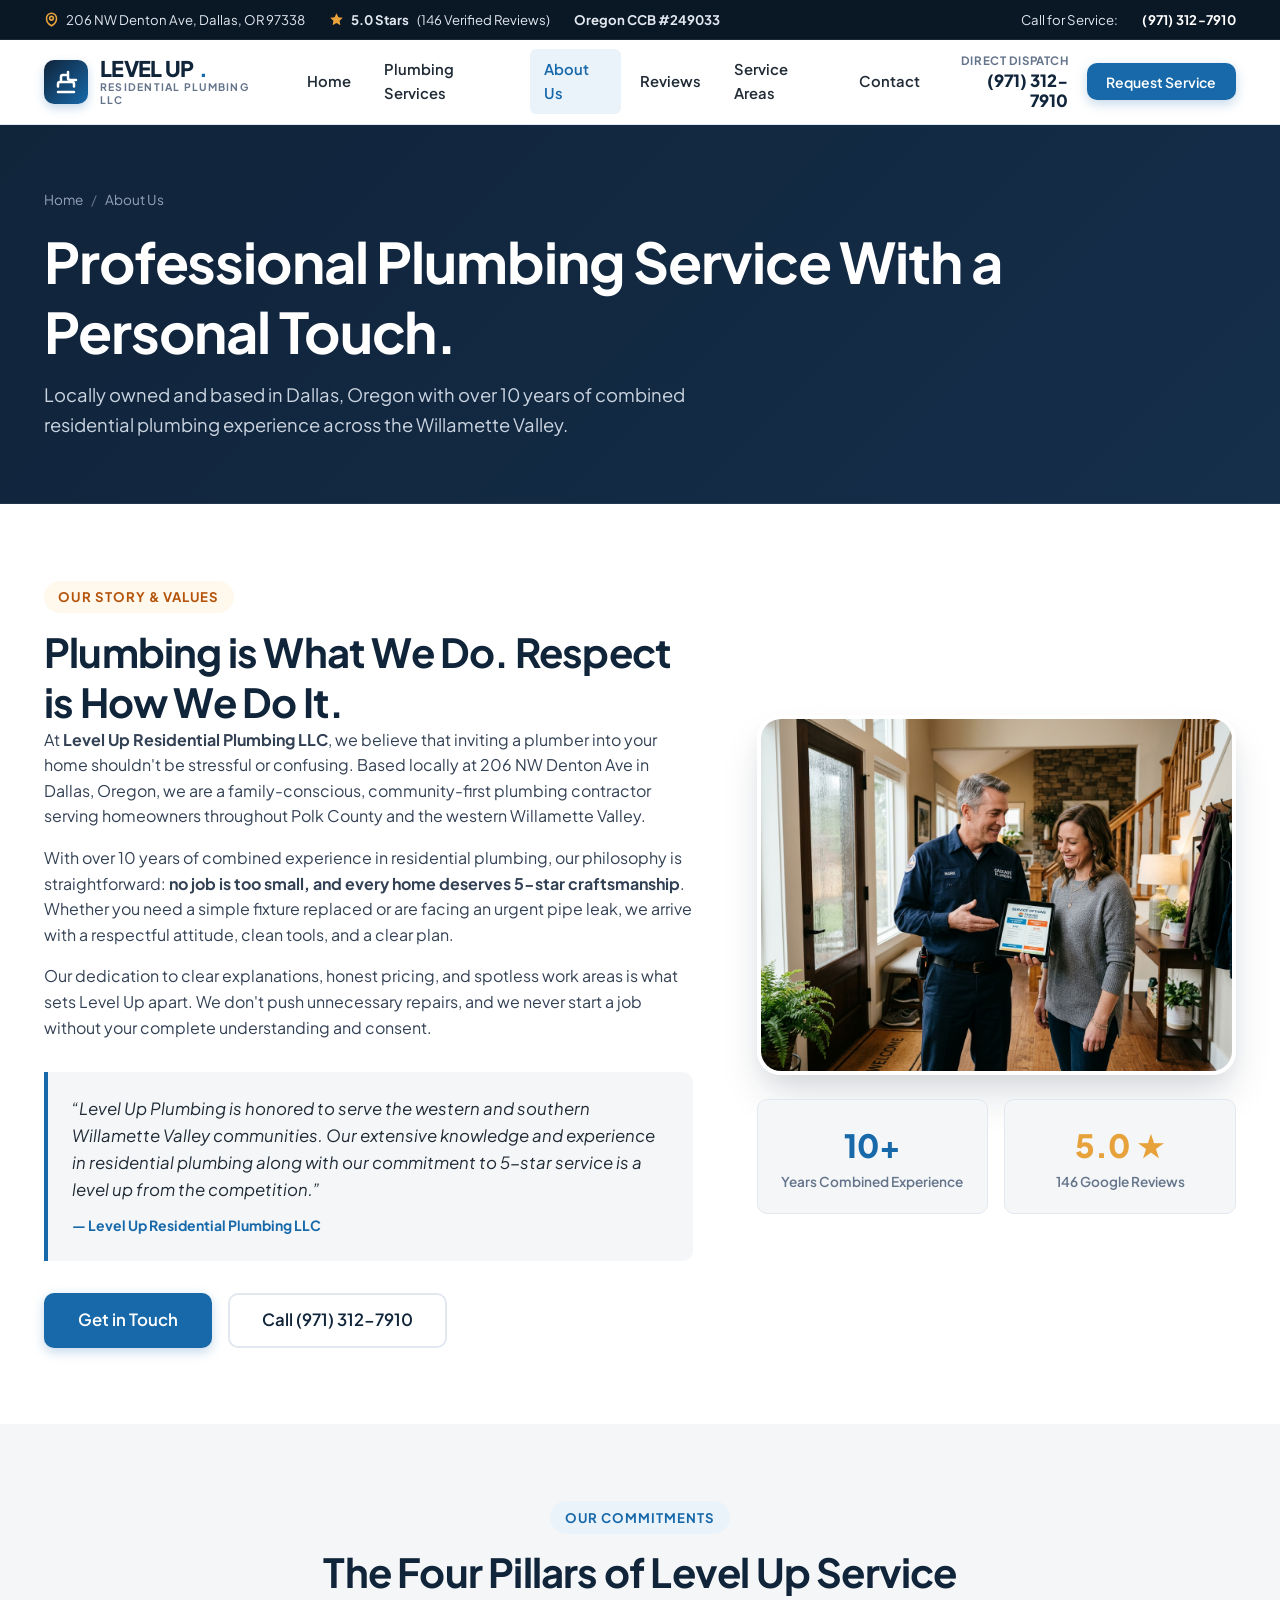
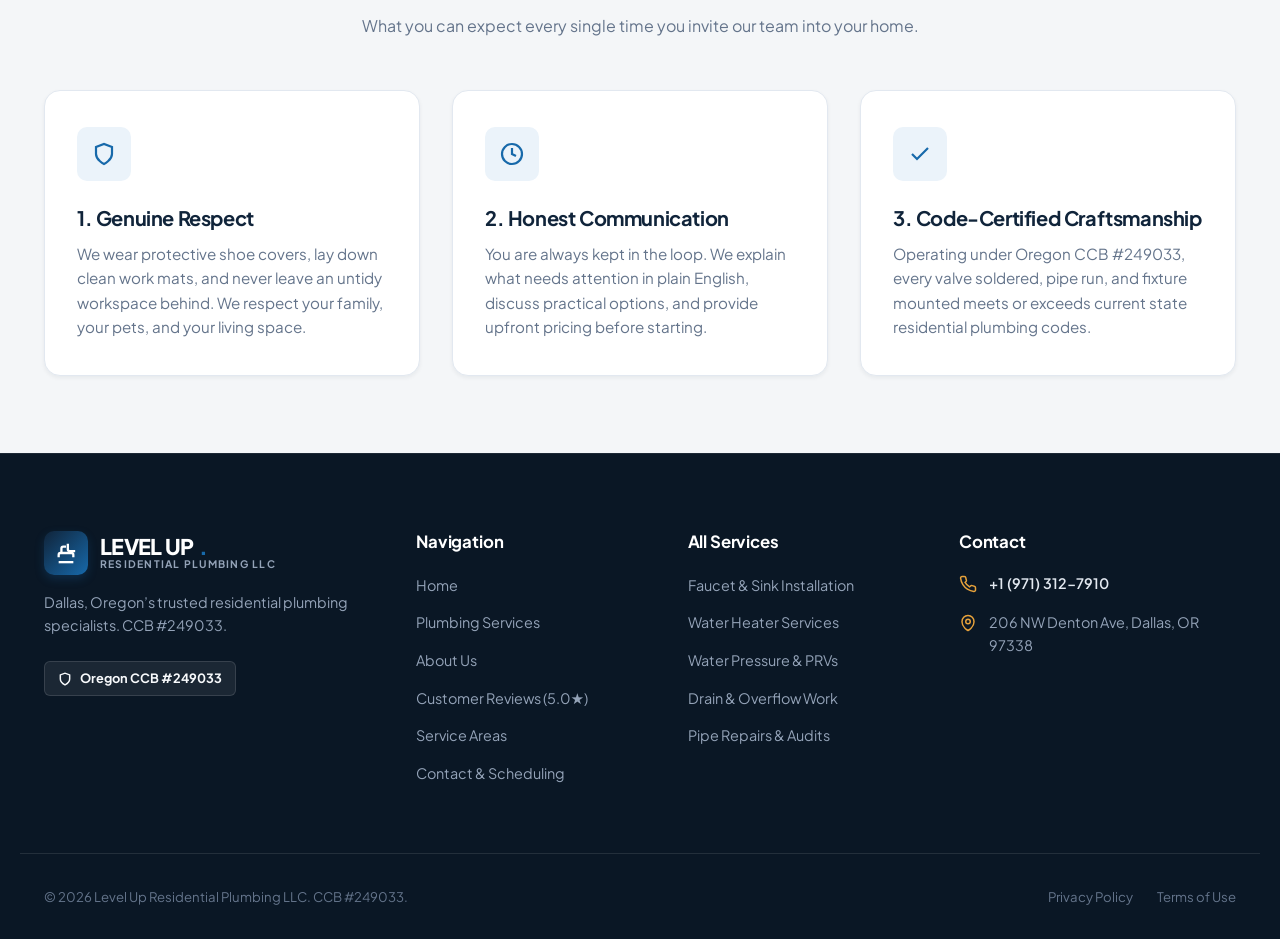
==== commit 44be0006: "refactor: remove image logo and restore clean text-based brand logo" ====
--- a/about.html
+++ b/about.html
@@ -69,7 +69,15 @@
   <header class="main-header" id="site-header">
     <div class="container header-inner">
       <a href="index.html" class="brand-logo-wrap" aria-label="Level Up Residential Plumbing LLC Home">
-        <img src="assets/images/logo.png" alt="Level Up Residential Plumbing LLC" class="brand-logo-img">
+        <div class="brand-icon">
+          <svg width="24" height="24" viewBox="0 0 24 24" fill="none" stroke="currentColor" stroke-width="2.5" stroke-linecap="round" stroke-linejoin="round">
+            <path d="M14 2v6a2 2 0 0 0 2 2h6"/><path d="M4 16.5V14a2 2 0 0 1 2-2h12a2 2 0 0 1 2 2v2.5"/><path d="M7 12V7a2 2 0 0 1 2-2h3"/><path d="M4 22h16"/>
+          </svg>
+        </div>
+        <div class="brand-text">
+          <span class="brand-title">LEVEL UP<span class="accent">.</span></span>
+          <span class="brand-subtitle">RESIDENTIAL PLUMBING LLC</span>
+        </div>
       </a>
 
       <nav class="nav-menu" id="primary-navigation" aria-label="Main Navigation">
@@ -209,8 +217,14 @@
   <footer class="main-footer" role="contentinfo">
     <div class="container footer-top-grid">
       <div class="footer-brand">
-        <a href="index.html" class="brand-logo-wrap" style="margin-bottom:0.75rem;display:inline-flex;">
-          <img src="assets/images/logo.png" alt="Level Up Residential Plumbing LLC" class="brand-logo-img">
+        <a href="index.html" class="brand-logo-wrap" style="margin-bottom:0.75rem;">
+          <div class="brand-icon">
+            <svg width="22" height="22" viewBox="0 0 24 24" fill="none" stroke="currentColor" stroke-width="2.5"><path d="M14 2v6a2 2 0 0 0 2 2h6"/><path d="M4 16.5V14a2 2 0 0 1 2-2h12a2 2 0 0 1 2 2v2.5"/><path d="M7 12V7a2 2 0 0 1 2-2h3"/><path d="M4 22h16"/></svg>
+          </div>
+          <div class="brand-text">
+            <span class="brand-title" style="color:#FFFFFF;">LEVEL UP<span class="accent">.</span></span>
+            <span class="brand-subtitle" style="color:#94A3B8;">RESIDENTIAL PLUMBING LLC</span>
+          </div>
         </a>
         <p>Dallas, Oregon’s trusted residential plumbing specialists. CCB #249033.</p>
         <div class="footer-license-pill">
--- a/assets/css/style.css
+++ b/assets/css/style.css
@@ -375,25 +375,48 @@
   align-items: center;
   gap: 0.75rem;
   text-decoration: none;
-  background-color: var(--color-primary-navy);
-  padding: 0.45rem 0.9rem;
+}
+
+.brand-icon {
+  width: 44px;
+  height: 44px;
+  background: linear-gradient(135deg, var(--color-primary-navy) 0%, var(--color-accent-blue) 100%);
   border-radius: var(--radius-md);
-  border: 1px solid rgba(255, 255, 255, 0.1);
-  box-shadow: var(--shadow-sm);
-  transition: transform var(--transition-fast), box-shadow var(--transition-fast);
-}
-
-.brand-logo-wrap:hover {
-  transform: translateY(-2px);
-  box-shadow: var(--shadow-md);
-}
-
-.brand-logo-img {
-  height: 44px;
-  max-width: 190px;
-  width: auto;
-  object-fit: contain;
-  display: block;
+  display: flex;
+  align-items: center;
+  justify-content: center;
+  color: #FFFFFF;
+  box-shadow: 0 4px 10px rgba(23, 105, 170, 0.25);
+  flex-shrink: 0;
+}
+
+.brand-text {
+  display: flex;
+  flex-direction: column;
+}
+
+.brand-title {
+  font-size: 1.35rem;
+  font-weight: 800;
+  letter-spacing: -0.03em;
+  color: var(--color-primary-navy);
+  line-height: 1.1;
+  display: flex;
+  align-items: center;
+  gap: 0.3rem;
+}
+
+.brand-title span.accent {
+  color: var(--color-accent-blue);
+}
+
+.brand-subtitle {
+  font-size: 0.65rem;
+  font-weight: 700;
+  letter-spacing: 0.12em;
+  text-transform: uppercase;
+  color: var(--color-text-muted);
+  line-height: 1.2;
 }
 
 /* Navigation Links */
